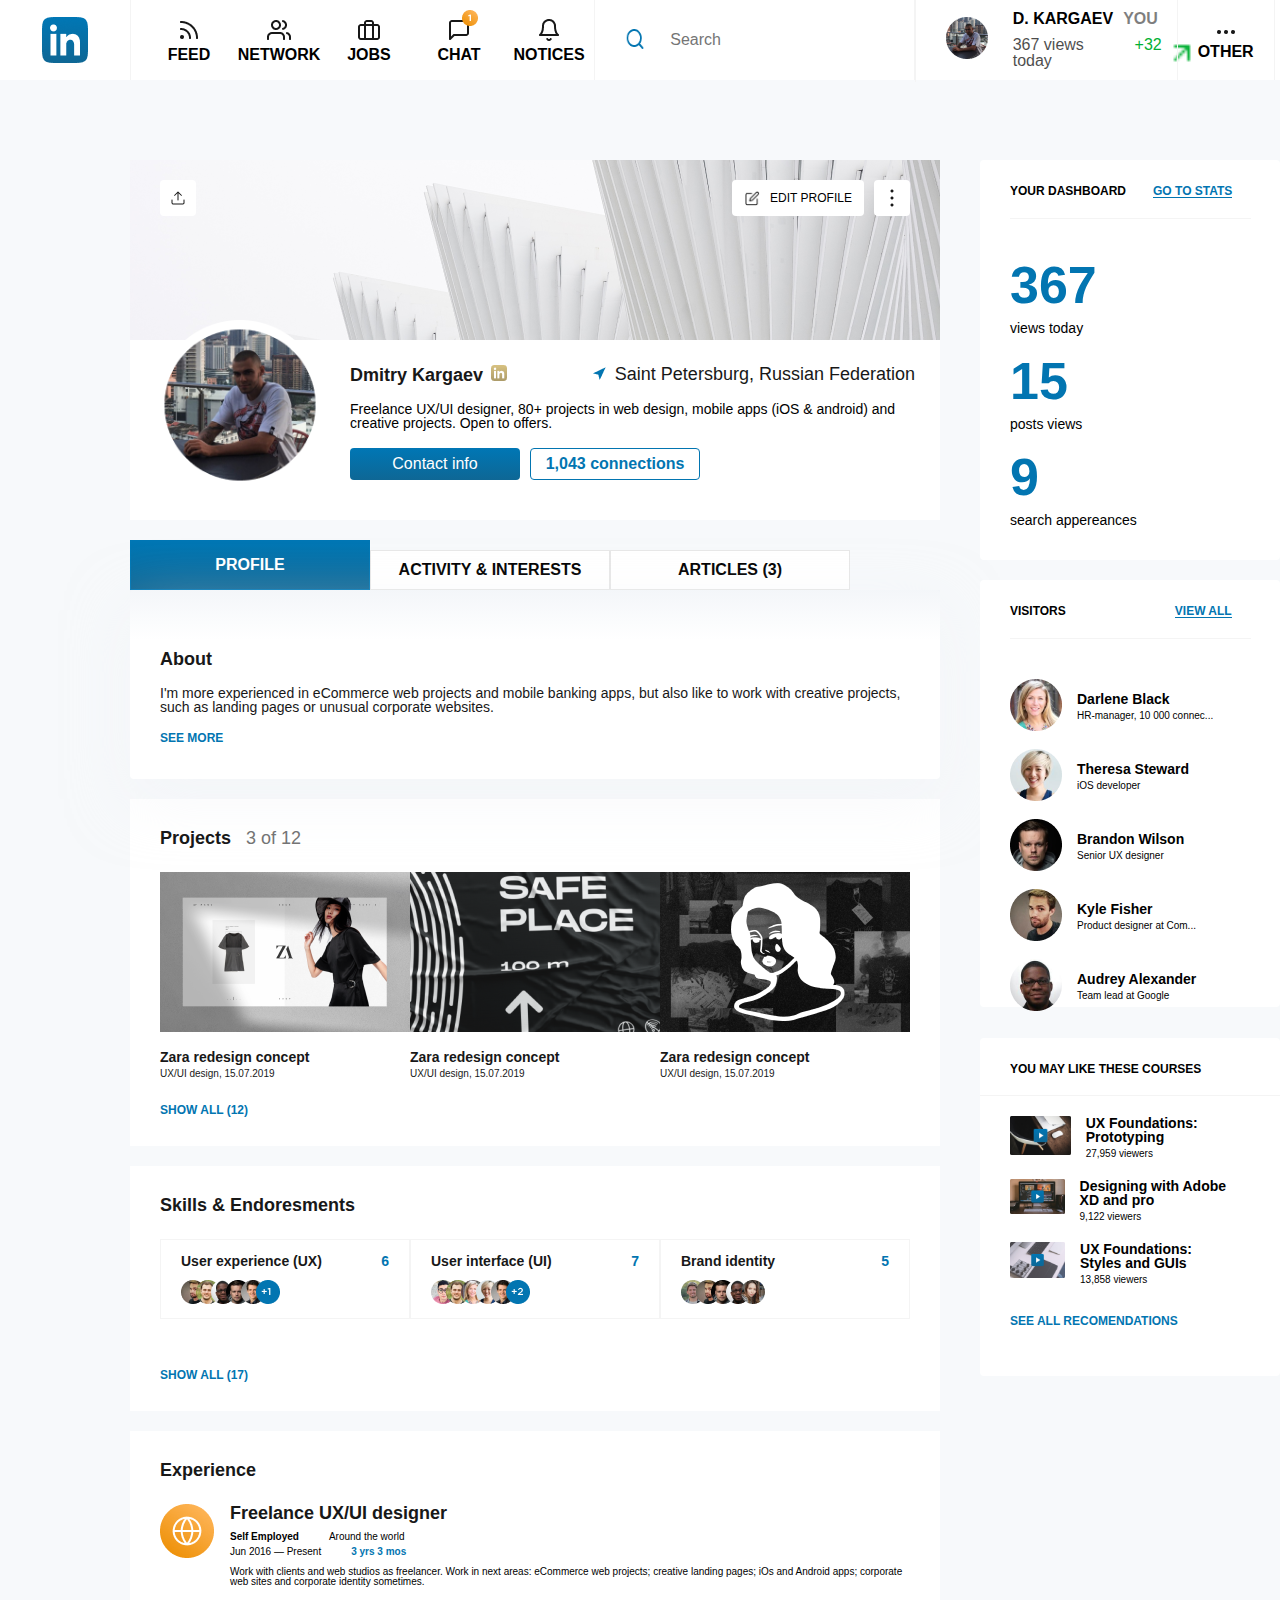
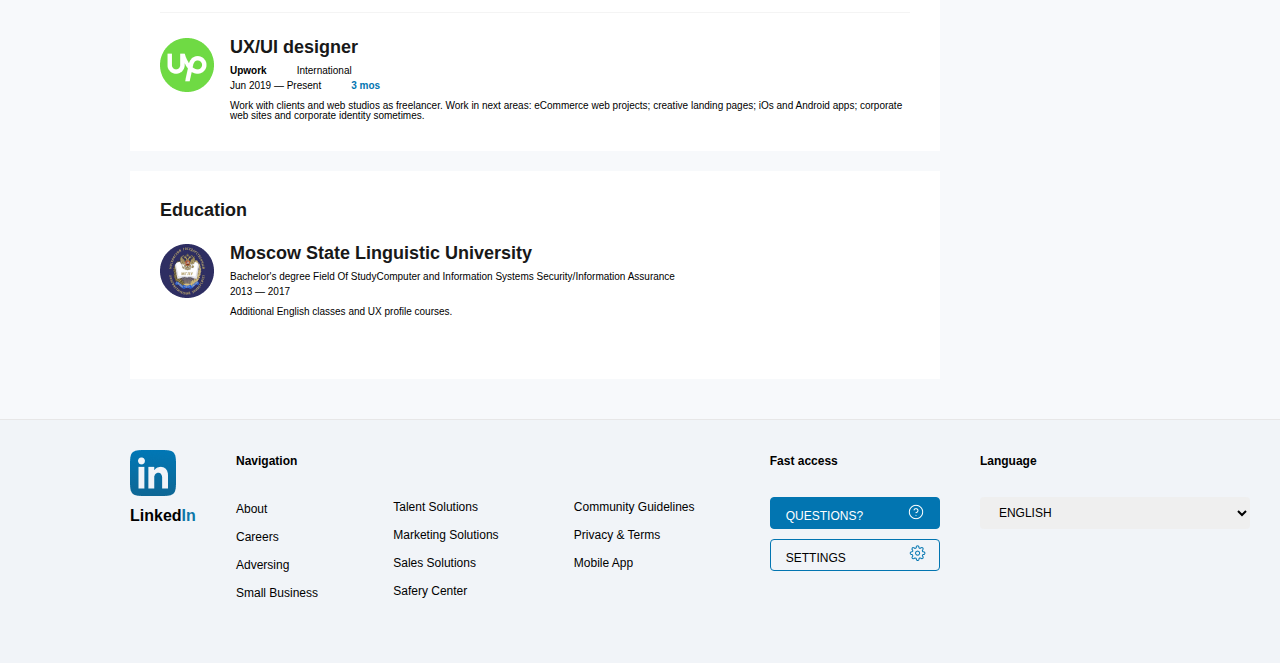
==== page1/index.html @ c4363bd1 "Alinhamento das duas colunas e ajustes, troca de font-family" ====
<!DOCTYPE html>
<html lang="en">

<head>
    <meta charset="UTF-8">
    <meta http-equiv="X-UA-Compatible" content="IE=edge">
    <meta name="viewport" content="width=device-width, initial-scale=1.0">
    <link rel="preconnect" href="https://fonts.googleapis.com">
    <link rel="preconnect" href="https://fonts.gstatic.com" crossorigin>
    <!-- <link href="https://fonts.googleapis.com/css2?family=Roboto&display=swap" rel="stylesheet"> -->
    <link rel="stylesheet" href="./css/reset.css">
    <link rel="stylesheet" href="./css/pattern.css">
    <link rel="stylesheet" href="./css/styles.css">
    <title>Linkedin</title>
</head>

<body>
    <header>
        <div class="header">
            <nav class="menu">
                <div class="logo-linkedin">
                    <img class="imagem-linkedin" src="./img/img-header/logo.png" alt="logo-linkedin" width="46"
                        height="46">
                </div>
                <ul class="nav-bar">
                    <li class="menu-icone">
                        <img class="icone" src="./img/img-header/menu-feed.png" alt="">
                        <a href="#">FEED</a>
                    </li>
                    <li class="menu-icone">
                        <img class="icone" src="./img/img-header/menu-users.png" alt="">
                        <a href="#">NETWORK</a>
                    </li>
                    <li class="menu-icone">
                        <img class="icone" src="./img/img-header/menu-jobs.png" alt="">
                        <a href="#">JOBS</a>
                    </li>
                    <li class="menu-icone chat">
                        <img class="icone" src="./img/img-header/menu-chat.png" alt="">
                        <a href="#">CHAT</a>
                    </li>
                    <li class="menu-icone">
                        <img class="icone" src="./img/img-header/menu-notificacao.png" alt="">
                        <a href="#">NOTICES</a>
                    </li>
                </ul>
            </nav>
            <div class="pesquisar">
                <label for="pesquisar">
                    <img class="icone-pesquisar" src="./img/img-header/lupa-pesquisa.png" alt="" width="24" height="24">
                </label>
                <input class="input" placeholder="Search" id="pesquisar"></input>
            </div>

            <div class="user">
                <div class="foto-user">
                    <img src="./img/img-header/foto-perfil-logado.png" alt="">
                </div>
                <div class="dados-user">
                    <div class="nome-user">
                        <h5>D. KARGAEV</h5>
                        <h5 class="h5-you">YOU</h5>
                    </div>
                    <div class="views">
                        <div class="views-user">
                            <p>367 views today</p>
                        </div>
                        <div class="view-up-down">
                            <p>+32</p>
                            <img src="./img/img-header/arrow.png" alt="">
                        </div>
                    </div>
                </div>
            </div>

            <div class="other">
                <div class="other-imagem">
                    <img src="./img/img-header/others.png" alt="" width="24" height="24">
                    OTHER
                </div>
                <div class="vazio"></div>

            </div>

        </div>
    </header>
    <div class="pagina-colunas">
        <div class="background-main">
            <main class="container">
                <section class="perfil">
                    <div class="perfil-capa">
                        <div class="icones-capa">
                            <div class="background-upload">
                                <img class="icone" src="./img/home-capa/upload.png" alt="" width="16" height="16">
                            </div>
                            <div class="icones-editar">
                                <div class="editar-profile">
                                    <img class="icone" src="./img/home-capa/editar.png" alt="">
                                    <p>EDIT PROFILE</p>
                                </div>
                                <div class="editar-profile-opcoes">
                                    <img class="icone" src="./img/home-capa/more-horizontal.png" alt="">
                                </div>

                            </div>
                        </div>
                    </div>
                    <div class="informacoes-perfil">
                        <div class="foto-perfil">
                            <img src="./img/foto-perfil.png" alt="">
                        </div>
                        <div class="dados-perfil">
                            <div class="nome-localizacao">
                                <h3 class="titulo-negrito">Dmitry Kargaev</h3>
                                <p class="titulo">Saint Petersburg, Russian Federation</p>
                            </div>
                            <div class="objetivo-profissional">
                                <p class="texto-profissional">Freelance UX/UI designer, 80+ projects in web design,
                                    mobile apps (iOS & android) and creative projects. Open to offers.</p>
                            </div>
                            <div class="conexoes">
                                <button class="botao-background">Contact info</button>
                                <button class="botao-borda">1,043 connections</button>
                            </div>
                        </div>
                    </div>
                </section>

                <section class="informacoes">
                    <div class="informacoes-botoes">
                        <button class="botao-ativo">PROFILE</button>
                        <button>ACTIVITY & INTERESTS</button>
                        <button>ARTICLES (3)</button>
                    </div>

                    <div class="informacoes-texto">
                        <div class="informacoes-vazio"></div>
                        <div class="informacoes-conteudo-texto">
                            <h3 class="titulo-negrito">About</h3>
                            <p class="paragrafo">I'm more experienced in eCommerce web projects and mobile banking apps,
                                but also like to work with creative projects, such as landing pages or unusual corporate
                                websites. </p>
                            <a class="link-informacoes" href="#">See more</a>
                        </div>
                    </div>
                </section>

                <section class="projetos">
                    <div class="projeto-titulos">
                        <h3 class="titulo-negrito">Projects</h3>
                        <p class="titulo">3 of 12</p>
                    </div>
                    <div class="projeto-galeria">
                        <div class="produtos-galeria">
                            <img src="./img/galeria/galeria01.png" alt="" width="250" height="160">
                            <h4 class="paragrafo">Zara redesign concept</h4>
                            <p>UX/UI design, 15.07.2019</p>
                        </div>

                        <div class="produtos-galeria">
                            <img src="./img/galeria/galeria02.png" alt="" width="250" height="160">
                            <h4 class="paragrafo">Zara redesign concept</h4>
                            <p>UX/UI design, 15.07.2019</p>
                        </div>

                        <div class="produtos-galeria">
                            <img src="./img/galeria/galeria03.png" alt="" width="250" height="160">
                            <h4 class="paragrafo">Zara redesign concept</h4>
                            <p>UX/UI design, 15.07.2019</p>
                        </div>
                    </div>
                    <a class="projeto-botao-show" href="#">Show all (12)</a>
                </section>

                <section class="skills">
                    <div class="titulo-skills">
                        <h3 class="titulo-negrito">Skills & Endoresments</h3>
                    </div>
                    <div class="conteudo-galeria-skills">
                        <div class="galeria-skills">
                            <div class="texto-galeria-skills">
                                <h4>User experience (UX)</h4>
                                <p>6</p>
                            </div>
                            <div class="imagens-galeria">
                                <img src="./img/fotos-grupos.png" alt="">
                            </div>
                        </div>
                        <div class="galeria-skills">
                            <div class="texto-galeria-skills">
                                <h4>User interface (UI)</h4>
                                <p>7</p>
                            </div>
                            <div class="imagens-galeria">
                                <img src="./img/fotos-grupos02.png" alt="">
                            </div>
                        </div>
                        <div class="galeria-skills">
                            <div class="texto-galeria-skills">
                                <h4>Brand identity</h4>
                                <p>5</p>
                            </div>
                            <div class="imagens-galeria">
                                <img src="./img/fotos-grupos03.png" alt="">
                            </div>
                        </div>
                    </div>
                    <a class="projeto-botao-show" href="#">Show all (17)</a>
                </section>

                <section class="experiencia">
                    <div class="experiencia-titulo">
                        <h3 class="titulo-negrito">Experience</h3>
                    </div>
                    <div class="empresas">
                        <div class="logo-empresa">
                            <img src="img/logo-empresa01.png" alt="">
                        </div>
                        <div class="informacoes-cargo">
                            <h3 class="paragrafo">Freelance UX/UI designer</h3>
                            <div class="informacoes-tempo">
                                <div class="tempo-trabalho">
                                    <p class="self">Self Employed</p>
                                    <p>Around the world</p>
                                </div>
                                <div class="tempo-trabalho">
                                    <p>Jun 2016 — Present</p>
                                    <p class="data-trabalho">3 yrs 3 mos</p>
                                </div>
                            </div>
                            <p class="descricao-cargo">
                                Work with clients and web studios as freelancer. Work in next areas: eCommerce web
                                projects; creative landing pages; iOs and Android apps; corporate web sites and
                                corporate identity sometimes.
                            </p>
                        </div>
                    </div>
                    <div class="linha-empresa"></div>
                    <div class="empresas">
                        <div class="logo-empresa">
                            <img src="img/logo-empresa02.png" alt="">
                        </div>
                        <div class="informacoes-cargo">
                            <h3 class="paragrafo">UX/UI designer</h3>
                            <div class="informacoes-tempo">
                                <div class="tempo-trabalho">
                                    <p class="self">Upwork</p>
                                    <p>International</p>
                                </div>
                                <div class="tempo-trabalho">
                                    <p>Jun 2019 — Present</p>
                                    <p class="data-trabalho">3 mos</p>
                                </div>
                            </div>
                            <p class="descricao-cargo">
                                Work with clients and web studios as freelancer. Work in next areas: eCommerce web
                                projects; creative landing pages; iOs and Android apps; corporate web sites and
                                corporate identity sometimes.
                            </p>
                        </div>
                    </div>
                </section>

                <section class="educacao">
                    <div class="educacao-titulo">
                        <h3 class="titulo-negrito">Education</h3>
                    </div>
                    <div class="faculdade">
                        <div class="logo-faculdade">
                            <img src="./img/faculdade-logo.png" alt="">
                        </div>
                        <div class="informacoes-faculdade">
                            <h3 class="nome-faculdade paragrafo">Moscow State Linguistic University</h3>
                            <p class="nome-do-curso">Bachelor's degree Field Of StudyComputer and Information Systems
                                Security/Information Assurance</p>
                            <p class="duracao-curso">2013 — 2017</p>
                            <p class="adicional-curso">Additional English classes and UX profile courses​.</p>
                        </div>
                    </div>

                </section>
            </main>
        </div>



        <section class="coluna-lateral">
            <div class="dashboard-container">
                <div class="titulo-dashboard">
                    <p>YOUR DASHBOARD</p>
                    <p class="dashboard-stats">GO TO STATS</p>
                </div>
                <div class="dados-dashboard">
                    <div class="conjunto-dados">
                        <div>
                            <p class="number-dashboard">367</p>
                        </div>
                        <div>
                            <p class="dado-number">views today</p>
                        </div>
                    </div>
                    <div class="conjunto-dados">
                        <p class="number-dashboard">15</p>
                        <p class="dado-number">posts views</p>
                    </div>
                    <div class="conjunto-dados">
                        <p class="number-dashboard">9</p>
                        <p class="dado-number">search appereances</p>
                    </div>
                </div>
            </div>

            <div class="visitors-container">
                <div class="titulo-visitors">
                    <p>VISITORS</p>
                    <p class="visitors-all">VIEW ALL</p>
                </div>
                <div class="visitors-perfil">
                    <div class="imagem-dados">
                        <div class="image-visitor">
                            <img src="./img/img-visitors/darlene.png" alt="">
                        </div>
                        <div class="nome-dados">
                            <div class="nome-perfil">
                                <p>Darlene Black</p>
                            </div>
                            <div>
                                <p class="profissao-perfil">HR-manager, 10 000 connec...</p>
                            </div>
                        </div>
                    </div>
                    <div class="imagem-dados">
                        <div class="image-visitor">
                            <img src="./img/img-visitors/theresa.png" alt="">
                        </div>
                        <div class="nome-dados">
                            <div class="nome-perfil">
                                <p>Theresa Steward</p>
                            </div>
                            <div>
                                <p class="profissao-perfil">iOS developer</p>
                            </div>
                        </div>
                    </div>
                    <div class="imagem-dados">
                        <div class="image-visitor">
                            <img src="./img/img-visitors/brandon.png" alt="">
                        </div>
                        <div class="nome-dados">
                            <div class="nome-perfil">
                                <p>Brandon Wilson</p>
                            </div>
                            <div>
                                <p class="profissao-perfil">Senior UX designer</p>
                            </div>
                        </div>
                    </div>
                    <div class="imagem-dados">
                        <div class="image-visitor">
                            <img src="./img/img-visitors/kyle.png" alt="">
                        </div>
                        <div class="nome-dados">
                            <div class="nome-perfil">
                                <p>Kyle Fisher</p>
                            </div>
                            <div>
                                <p class="profissao-perfil">Product designer at Com...</p>
                            </div>
                        </div>
                    </div>
                    <div class="imagem-dados">
                        <div class="image-visitor">
                            <img src="./img/img-visitors/audrey.png" alt="">
                        </div>
                        <div class="nome-dados">
                            <div class="nome-perfil">
                                <p>Audrey Alexander</p>
                            </div>
                            <div>
                                <p class="profissao-perfil">Team lead at Google</p>
                            </div>
                        </div>
                    </div>
                </div>
            </div>

            <div class="cursos-container">
                <div class="titulo-cursos">
                    <p>YOU MAY LIKE THESE COURSES</p>
                </div>
                <div class="cursos-recomendados">
                    <div class="imagem-video">
                        <img src="./img/img-courses/video1.png" alt="">
                    </div>
                    <div class="dados-video">
                        <div class="nome-curso">
                            <p>UX Foundations: Prototyping</p>
                        </div>
                        <div class="views-curso">
                            <p>27,959 viewers</p>
                        </div>
                    </div>
                </div>
                <div class="cursos-recomendados">
                    <div class="imagem-video">
                        <img src="./img/img-courses/video2.png" alt="">
                    </div>
                    <div class="dados-video">
                        <div class="nome-curso">
                            <p>Designing with Adobe XD and pro</p>
                        </div>
                        <div class="views-curso">
                            <p>9,122 viewers</p>
                        </div>
                    </div>
                </div>
                <div class="cursos-recomendados">
                    <div class="imagem-video">
                        <img src="./img/img-courses/video3.png" alt="">
                    </div>
                    <div class="dados-video">
                        <div class="nome-curso">
                            <p>UX Foundations: Styles and GUIs</p>
                        </div>
                        <div class="views-curso">
                            <p>13,858 viewers</p>
                        </div>
                    </div>
                </div>
                <div class="titulo-all">
                    <p>SEE ALL RECOMENDATIONS</p>
                </div>
            </div>

        </section>
    </div>

    <footer>
        <div class="logo-linkedin-footer">
            <img src="./img/img-header/logo.png" alt="">
            <p>Linked<span class="azul">In</span></p>
        </div>
        <div class="menu-navigation">
            <div class="titulo-menu-footer">
                <h5>Navigation</h5>
            </div>
            <div class="menu-about">
                <ul class="menu-footer">
                    <li class="menu-item-footer"><a href="#">About</a></li>
                    <li class="menu-item-footer"><a href="#">Careers</a></li>
                    <li class="menu-item-footer"><a href="#">Adversing</a></li>
                    <li class="menu-item-footer"><a href="#">Small Business</a></li>
                </ul>
            </div>
        </div>
        <div class="menu-talent">
            <ul class="menu-footer">
                <li><a href="#">Talent Solutions</a></li>
                <li><a href="#">Marketing Solutions</a></li>
                <li><a href="#">Sales Solutions</a></li>
                <li><a href="#">Safery Center</a></li>
            </ul>
        </div>
        <div class="menu-community">
            <ul class="menu-footer">
                <li><a href="#">Community Guidelines</a></li>
                <li><a href="#">Privacy & Terms</a></li>
                <li><a href="#">Mobile App</a></li>
            </ul>
        </div>
        </div>
        <div class="menu-fast-access">
            <div class="titulo-menu-footer">
                <h5>Fast access</h5>
            </div>
            <div class="buttons">
                <div class="botao-icone">
                    <div>
                        <button class="question-button">QUESTIONS?</button>
                    </div>
                    <div>
                        <button class="settings-button">SETTINGS</button>
                    </div>
                </div>
            </div>
        </div>
        <div class="menu-language">
            <div class="titulo-menu-footer">
                <h5>Language</h5>
            </div>
            <select name="menu-language" id="language">
                <option value="q1">ENGLISH</option>
                <option value="q2">PORTUGUESE</option>
                <option value="q3">SPANISH</option>
            </select>
        </div>
    </footer>
</body>

</html>
---- page1/css/pattern.css ----
/* 
  Gradiente botoes
  background: linear-gradient(180deg, #0077B5 0%, #0E6795 100%);
border-radius: 4px 4px 0px 0px;
  */
@import url(//db.onlinewebfonts.com/c/07a38bbad54db72a40b406bed1c72f53?family=Gotham+Pro);

:root {
  --cor-principal: #0275b1;
  --font-size-titulo: 18px;
  --font-size-subtitulo: 14px;
  --font-size-texto: 10px;
}
.container {
  max-width: 1440px;
  margin: 0px 40px 40px 130px;
}
body {
  font-family: "Gotham Pro", sans-serif;
}

.titulo-negrito {
  color: #181818;
  font-size: var(--font-size-titulo);
  font-weight: bold;
}
.titulo {
  color: #181818;
  font-size: var(--font-size-titulo);
}
.paragrafo {
  color: #181818;
  font-size: var(--font-size-subtitulo);
}

.botao-background {
  color: #fff;
  width: 170px;
  height: 32px;
  border-radius: 4px;
  text-align: center;
  background: linear-gradient(180deg, #0077b5 0%, #0e6795 100%);
}
.botao-borda {
  background-color: #fff;
  color: var(--cor-principal);
  border: 1px solid var(--cor-principal);
  width: 170px;
  height: 32px;
  border-radius: 4px;
}
---- page1/css/styles.css ----
@media screen and (min-width: 1441px) {
  .header {
    justify-content: space-between;
  }
  .header .logo-linkedin,
  .header .menu,
  .header .pesquisar,
  .header .user,
  .header .other,
  .header .vazio {
    border: none;
  }
}
.background-main {
  background-color: #f7f9fb;
  padding-top: 40px;
}
.header {
  display: flex;
  align-items: center;
  height: 80px;
}

.logo-linkedin {
  width: 131px;
  height: 80px;
  display: flex;
  align-items: center;
  justify-content: center;
  border-right: 1px solid #f4f4f4;
}
.imagem-linkedin {
  width: 46px;
  height: 46px;
}

.menu {
  border-right: 1px solid #f4f4f4;
  height: 80px;
  display: flex;
  align-items: center;
  justify-content: center;
}
.nav-bar {
  margin-left: 13px;
  display: flex;
  align-items: center;
  width: 450px;
}

.menu-icone {
  display: flex;
  flex-direction: column;
  width: 90px;
  height: 80px;
  column-gap: 10px;
  row-gap: 5px;
  align-items: center;
  justify-content: center;
}
.icone {
  width: 24px;
  height: 24px;
}
.pesquisar {
  height: 80px;
  width: 365px;
  margin-left: 30px;
  display: flex;
  align-items: center;
  column-gap: 25px;
  border-right: 1px solid #f4f4f4;
}
.icone-pesquisar {
  width: 24px;
  height: 24px;
}
.input {
  outline: none;
  height: 95%;
  width: 100%;
}

.chat {
  position: relative;
}

.chat::after {
  content: url(../img/img-header/menu-chat-numero.png);
  position: absolute;
  right: 26px;
  top: 10px;
}

.user {
  border-left: 1px solid #f4f4f4;
  display: grid;
  align-items: center;
  grid-template-columns: auto 1fr;
  width: 330px;
}
.foto-user {
  padding: 18px 15px 20px 30px;
}
.dados-user {
  padding-left: 10px;
}

.nome-user {
  display: flex;
  padding-bottom: 10px;
  font-weight: bold;
}

.menu-icone a {
  font-weight: bold;
}

.views,
.view-up-down {
  display: flex;
}

.view-up-down {
  padding-left: 10px;
}
.view-up-down p {
  margin-right: 4px;
}
.h5-you {
  opacity: 0.5;
  padding-left: 10px;
}

.views-user {
  opacity: 0.7;
}

.view-up-down {
  color: #02b033;
}

.other {
  display: grid;
  grid-template-columns: 1fr 1fr;
  align-items: center;
  justify-content: center;
  border-left: 1px solid #f4f4f4;
  width: 130px;
  font-weight: bold;
}
.other-imagem {
  padding: 0px 20px;
  display: grid;
}
.other-imagem img {
  justify-self: center;
}
.vazio {
  border-left: 1px solid #f4f4f4;

  background-color: #fff;
  height: 80px;
  width: auto;
}

/* perfil */
.perfil {
  background-color: #fff;
  display: grid;
  grid-template-rows: 180px 180px;
  max-width: 850px;
}
.perfil-capa {
  background-image: url("../img/home-capa/capa.png");
  background-repeat: no-repeat;
  background-size: cover;
}
.icones-capa {
  display: flex;
  justify-content: space-between;
  margin: 20px 30px 0px 30px;
}
.background-upload {
  width: 36px;
  height: 36px;
  display: flex;
  align-items: center;
  justify-content: center;
  background-color: #fff;
  border-radius: 4px;
}
.perfil-capa .icone {
  width: 16px;
  height: 16px;
}
.icones-editar {
  display: flex;
  align-items: center;
}
.editar-profile {
  width: 132px;
  height: 36px;
  background-color: #fff;
  column-gap: 10px;
  display: flex;
  align-items: center;
  justify-content: center;
  margin-right: 10px;
  border-radius: 4px;
  font-size: 12px;
}
.editar-profile .icone {
  width: 16px;
  height: 16px;
}
.editar-profile-opcoes {
  width: 36px;
  height: 36px;
  background-color: #fff;
  display: flex;
  align-items: center;
  border-radius: 4px;
  justify-content: center;
}
.editar-profile-opcoes .icone {
  width: 24px;
  height: 24px;
  display: flex;
}

.informacoes-perfil {
  display: grid;
  grid-template-columns: 170px auto;
  padding-left: 25px;
}
.foto-perfil {
  margin-top: -20px;
}
.dados-perfil {
  display: flex;
  flex-direction: column;
  row-gap: 15px;
  margin-left: 25px;
  margin-top: 25px;
}
.nome-localizacao {
  display: flex;
  justify-content: space-between;
}
.nome-localizacao {
  margin-right: 25px;
}
.nome-localizacao .titulo::before {
  content: url("../img/seta-localizacao.png");
  margin-right: 9px;
}
.nome-localizacao .titulo-negrito::after {
  content: url("../img/logo-linkedin-dourado.png");
  margin-left: 8px;
}

.objetivo-profissional {
  padding: 3px 0px;
}
.texto-profissional {
  font-size: var(--font-size-subtitulo);
}
.conexoes {
  display: flex;
  column-gap: 10px;
}

.botao-borda {
  font-weight: bold;
}

/* about */

.informacoes {
  margin-top: 20px;
  display: grid;
  max-width: 850px;
  grid-template-rows: auto auto;
}
.informacoes-botoes {
  height: 50px;
  display: flex;
  justify-content: start;
  align-items: flex-end;
  font-weight: bold;
}
.informacoes-botoes button {
  background-color: #fff;
  width: 240px;
  height: 40px;
  border: 1px solid #e7e7e7;
}
.informacoes-botoes .botao-ativo {
  background: linear-gradient(180deg, #0077b5 0%, #0e6795 100%);
  color: #fff;
  width: 240px;
  height: 50px;
  border: 1px solid #0077b5;
}
.informacoes-vazio {
  background: linear-gradient(
    180deg,
    rgba(241, 244, 248, 0.8) 0%,
    rgba(241, 244, 248, 0) 100%
  );
  height: 50px;
}
.informacoes-texto {
  background: #ffffff;
  /* Block shadow */
  box-shadow: 0px 20px 60px rgba(241, 244, 248, 0.5);
  border-radius: 4px;
}
.informacoes-conteudo-texto {
  display: flex;
  flex-direction: column;
  row-gap: 18px;
  margin: 10px 30px 35px 30px;
}
/* .informacoes-conteudo-texto .paragrafo {
  max-width: 740px;
} */
.link-informacoes {
  color: var(--cor-principal);
  font-size: 12px;
  text-transform: uppercase;
  font-weight: bold;
}

/* PROJETOS */
.projetos {
  display: grid;
  grid-template-rows: auto auto auto;
  padding: 30px;
  max-width: 850px;
  margin-top: 20px;
  background-color: #fff;
}
.projeto-titulos {
  display: flex;
  column-gap: 15px;
  margin-bottom: 25px;
}
.projeto-titulos .titulo {
  color: #747474;
}
.projeto-galeria {
  display: grid;
  justify-content: space-between;
  grid-template-columns: auto auto auto;
}
.produtos-galeria .paragrafo {
  margin-top: 15px;
  margin-bottom: 5px;
  font-weight: bold;
}
.produtos-galeria p {
  font-size: 10px;
  color: #181818;
}
.projeto-botao-show {
  margin-top: 25px;
  font-size: 12px;
  text-transform: uppercase;
  font-weight: bold;
  color: var(--cor-principal);
}
/* skills */
.skills {
  display: grid;
  grid-template-rows: auto auto auto;
  padding: 30px;
  max-width: 850px;
  margin-top: 20px;
  background-color: #fff;
  row-gap: 25px;
}
.conteudo-galeria-skills {
  display: flex;
  justify-content: space-between;
}
.galeria-skills {
  width: 250px;
  height: 80px;
  display: grid;
  grid-template-rows: auto auto;
  padding: 14px 20px 0px 20px;
  border: 1px solid #f4f4f4;
}
.texto-galeria-skills {
  display: flex;
  justify-content: space-between;
}
.texto-galeria-skills h4 {
  font-size: var(--font-size-subtitulo);
  font-weight: bold;
  color: #181818;
}
.texto-galeria-skills p {
  font-weight: bold;
  color: var(--cor-principal);
  font-size: var(--font-size-subtitulo);
}

/* EXPERIENCIA */

.experiencia {
  display: grid;
  grid-template-rows: auto auto auto;
  padding: 30px;
  max-width: 850px;
  margin-top: 20px;
  background-color: #fff;
  row-gap: 25px;
}
.empresas {
  display: grid;
  grid-template-columns: auto auto;
}
.linha-empresa {
  height: 1px;
  background-color: #f4f4f4;
}
.informacoes-cargo {
  margin-left: 16px;
  display: flex;
  flex-direction: column;
  row-gap: 10px;
}
.informacoes-cargo .paragrafo {
  font-weight: bold;
  font-size: 18px;
}
.informacoes-tempo {
  display: grid;
  row-gap: 5px;
}
.tempo-trabalho {
  display: grid;
  justify-content: start;
  grid-template-columns: auto auto;
  column-gap: 30px;
}
.informacoes-tempo .self {
  font-weight: bold;
}
.tempo-trabalho p {
  font-size: var(--font-size-texto);
}
.data-trabalho {
  color: var(--cor-principal);
  font-weight: bold;
}
.descricao-cargo {
  font-size: 10px;
}

/* EDUCATION */
.educacao {
  display: grid;
  grid-template-rows: auto auto;
  padding: 30px;
  max-width: 850px;
  margin-top: 20px;
  background-color: #fff;
  row-gap: 25px;
}
.faculdade {
  display: grid;
  grid-template-columns: 54px auto;
}
.informacoes-faculdade {
  display: flex;
  flex-direction: column;
  margin: 0px 0px 32px 16px;
}
.informacoes-faculdade .paragrafo {
  font-weight: bold;
  font-size: 18px;
}
.nome-faculdade {
  margin-bottom: 10px;
}
.nome-do-curso {
  font-size: 10px;
  margin-bottom: 5px;
}
.duracao-curso {
  font-size: 10px;
  margin-bottom: 10px;
}
.adicional-curso {
  font-size: 10px;
}
/* --- Footer --- */

.azul {
  color: #0e76a8;
}

footer {
  display: flex;
  justify-content: space-between;
  background: linear-gradient(#F1F4F8 0%, #F1F4F8 80%);
  border-top: 1px solid #E7E7E7;
  padding: 0 30px;
}

.logo-linkedin-footer {
  display: flex;
  flex-direction: column;
  row-gap: 12px;
  padding: 30px 0 139px 100px;
  align-items: flex-start;
  font-weight: bold;
}

.menu-navigation {
  display: flex;
  flex-direction: column;
}

.menu-footer {
  display: flex;
  flex-direction: column;
  row-gap: 16px;
  font-size: 12px;
}

.titulo-navigation {
  padding-bottom: 30px;
  padding-top: 35px;
}

footer h5 {
  font-weight: bold;
  font-size: 12px;
}

.menu-talent, .menu-community {
  padding-top: 81px;
  padding-right: 35px;
}

.menu-about {
  padding-top: 36px;
  padding-right: 35px;
}

.titulo-menu-footer {
  padding-top: 35px;
}

.menu-fast-access h5, .menu-language h5 {
  padding-bottom: 30px;
  font-size: 12px;
}

.botao-icone {
  display: flex;
  flex-direction: column;
  row-gap: 10px;
  align-items: center;
}

.question-button, .settings-button {
  border: 1px solid #0275B1;
  border-radius: 4px;
  width: 170px;
  height: 32px;
  text-align: justify;
  padding-left: 15px;
  padding-right: 9px;
  font-size: 12px;
}

.question-button {
  background-color: #0275B1;
  color: #FFFFFF;
}

.question-button::after {
  content: url(../img/img-footer/question.png);
  padding-left: 45px;
}

.settings-button::after {
  content: url(../img/img-footer/settings.png);
  padding-left: 63px;
}

.buttons {
  display: flex;
  flex-direction: column;
  row-gap: 10px;
}

#language {
  border-radius: 4px;
  width: 270px;
  height: 32px;
  top: 69px;
  left: 1040px;
  text-align: justify;
  padding-left: 15px;
  font-size: 12px;
}

/* --- Container lateral --- */

/* --- Dashboard --- */ 

.dashboard-container {
  display: flex;
  flex-direction: column;
  row-gap: 40px;
  background-color: #FFFFFF;
  padding: 0 29px 30px 30px;
  width: 300px;
  height: 400px;
  top: 120px;
  left: 1020px;
  border-radius: 4px;
  margin-bottom: 20px;
  margin-top: 40px;
}

.titulo-dashboard {
  display: flex;
  column-gap: 27px;
  font-size: 12px;
  font-weight: bold;
  padding-bottom: 20px;
  padding-top: 25px;
  border-bottom: 1px solid #F4F4F4;
}

.dashboard-stats {
  color: #0275B1;
  border-bottom: 1px solid #0275B1;
}

.dados-dashboard{
  display: flex;
  flex-direction: column;
  row-gap: 20px;
}

.conjunto-dados {
  display: flex;
  flex-direction: column;
  row-gap: 10px;
}

.number-dashboard {
  color: #0275B1;
  font-size: 52px;
  font-weight: bold;
}

.dado-number {
  font-size: 14px;
}

/* --- Visitors --- */

.visitors-container {
  display: flex;
  flex-direction: column;
  row-gap: 40px;
  background-color: #FFFFFF;
  padding: 25px 29px 31px 30px;
  width: 300px;
  height: 427px;
  top: 500px;
  left: 1020px;
  border-radius: 4px;
  margin-bottom: 31px;
}

.titulo-visitors {
  display: flex;
  column-gap: 109px;
  font-size: 12px;
  font-weight: bold;
  padding-bottom: 20px;
  border-bottom: 1px solid #F4F4F4;
}

.visitors-all {
  color: #0275B1;
  border-bottom: 1px solid #0275B1;
}

.visitors-perfil {
  display: flex;
  flex-direction: column;
  row-gap: 15px;
}

.imagem-dados {
  display: flex;
  flex-direction: row;
  column-gap: 15px;
  align-items: center;
}

.nome-perfil {
  font-weight: bold;
  font-size: 14px;
}

.nome-dados {
  display: flex;
  flex-direction: column;
  row-gap: 5px;
}

.profissao-perfil {
  font-size: 10px;
}

/* --- Cursos Indicados --- */ 

.cursos-container {
  display: flex;
  flex-direction: column;
  background-color: #FFFFFF;
  padding: 25px 0;
  width: 300px;
  height: 338px;
  top: 500px;
  left: 1020px;
  border-radius: 4px;
  margin-bottom: 31px;
}

.titulo-cursos {
  display: flex;
  column-gap: 27px;
  font-size: 12px;
  font-weight: bold;
  padding-bottom: 20px;
  padding-left: 30px;
  border-bottom: 1px solid #F4F4F4;
}

.cursos-recomendados {
  display: flex;
  column-gap: 15px;
  padding: 20px 47px 0 30px;
}

.nome-curso {
  font-size: 14px;
  font-weight: bold;
}

.views-curso {
  font-size: 10px;
}

.titulo-all {
  color: #0275B1;
  font-size: 12px;
  font-weight: bold;
  padding: 30px 85px 28px 30px;
}

.dados-video {
  display: flex;
  flex-direction: column;
  row-gap: 5px;
}

/* --- Colunas do Site --- */ 

.pagina-colunas {
  display: flex;
  background-color: #f7f9fb;
  padding-top: 40px;
}
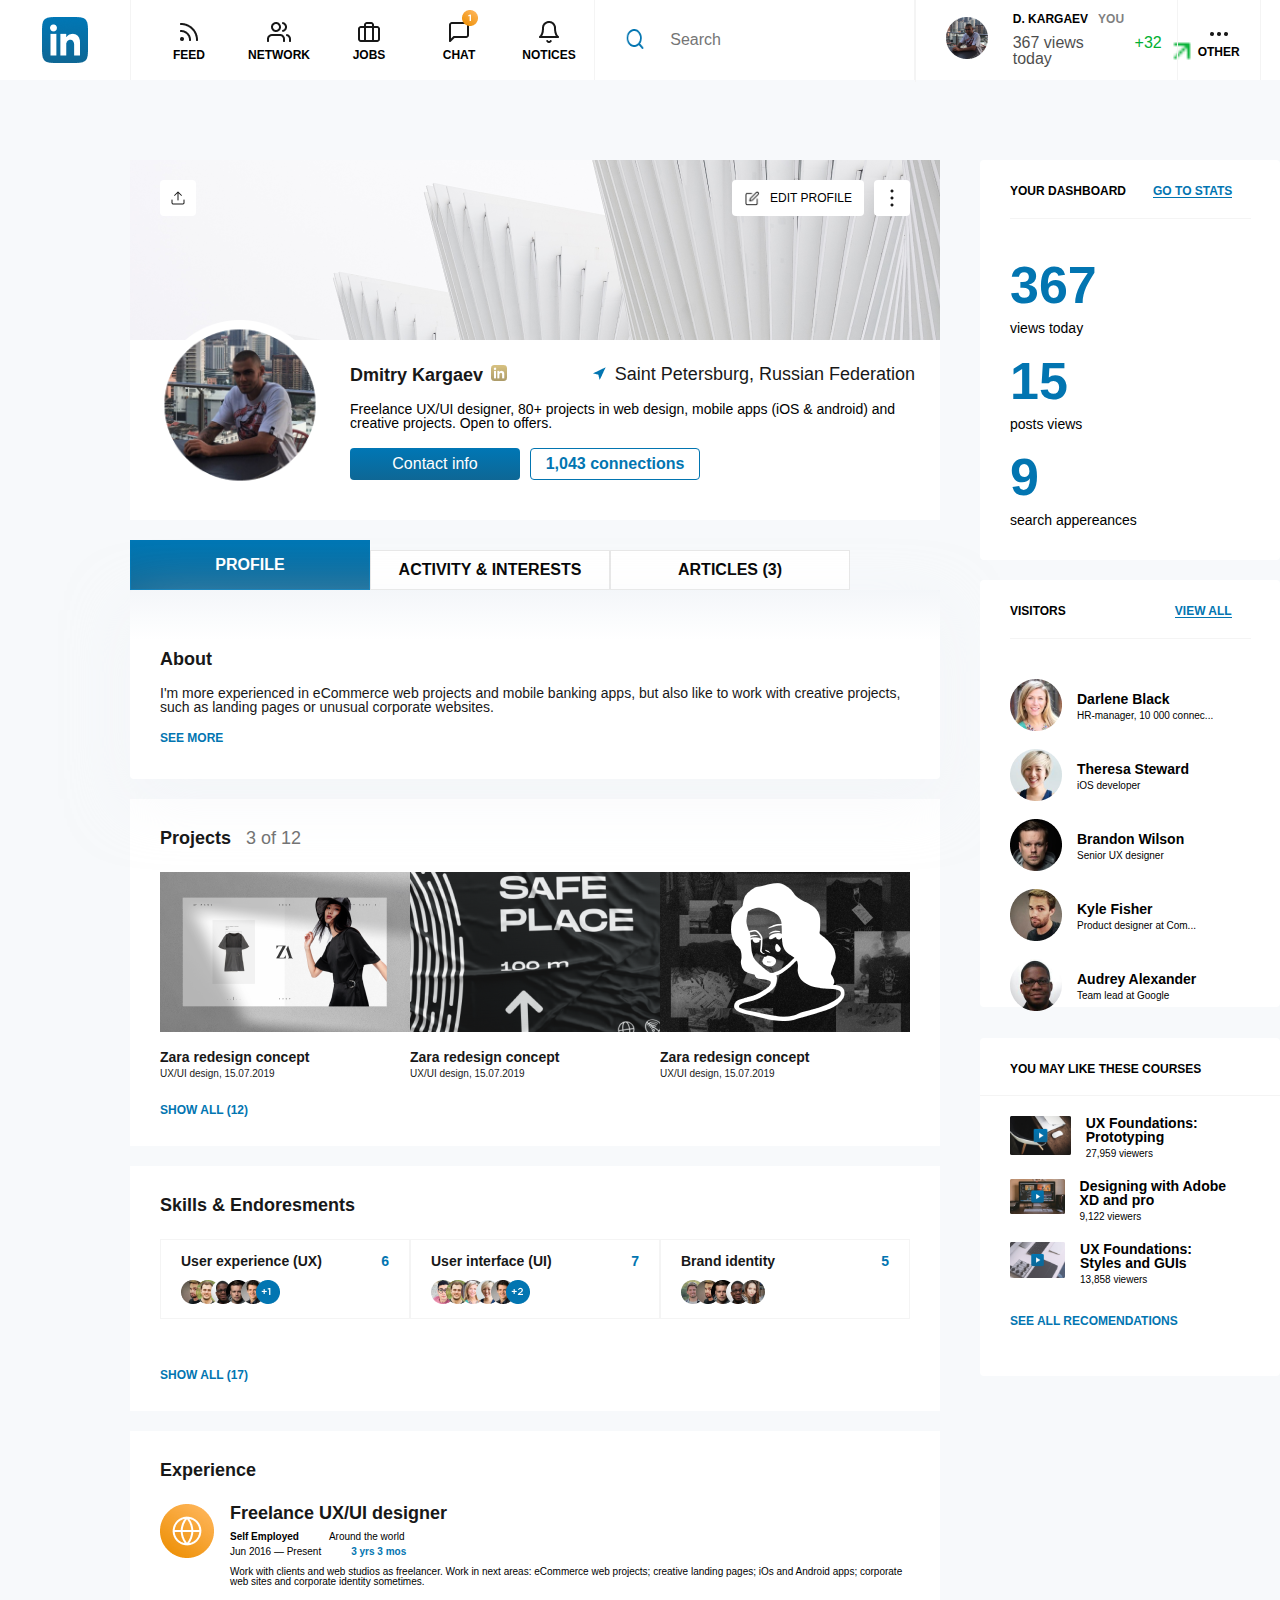
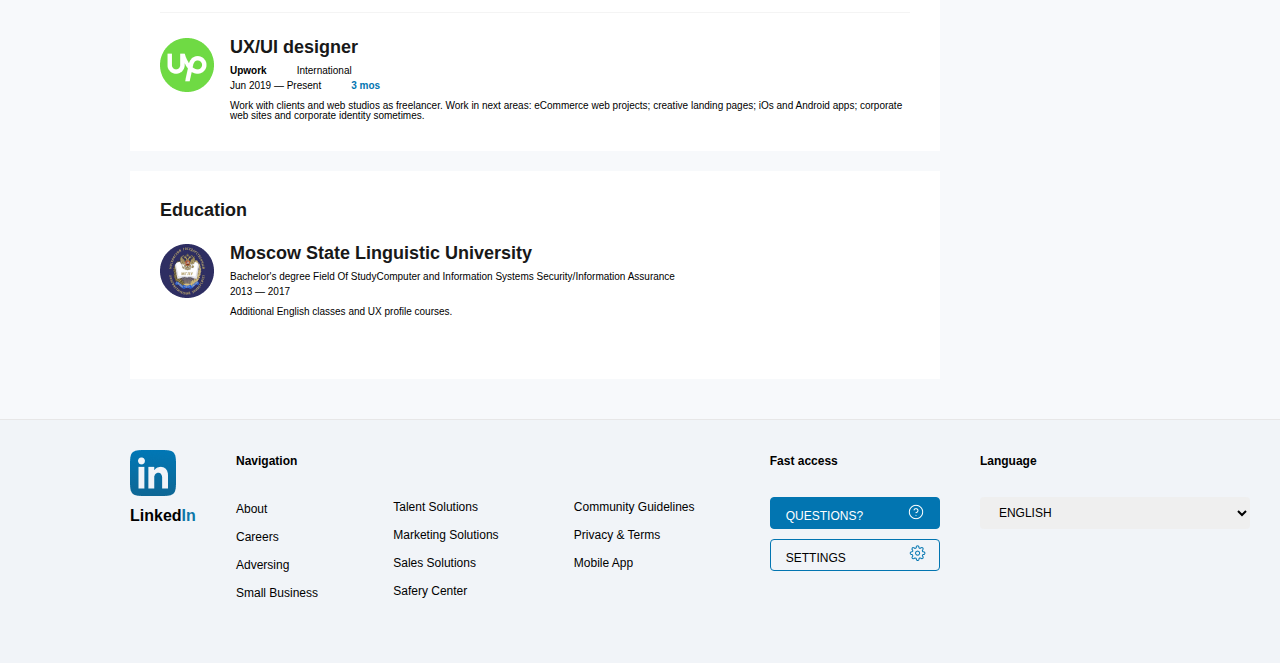
==== commit 81df7eff: "inserindo section lateral da page02" ====
--- a/page1/index.html
+++ b/page1/index.html
@@ -19,8 +19,7 @@
         <div class="header">
             <nav class="menu">
                 <div class="logo-linkedin">
-                    <img class="imagem-linkedin" src="./img/img-header/logo.png" alt="logo-linkedin" width="46"
-                        height="46">
+                    <img class="imagem-linkedin" src="./img/img-header/logo.png" alt="logo-linkedin" width="46" height="46">
                 </div>
                 <ul class="nav-bar">
                     <li class="menu-icone">
@@ -283,7 +282,6 @@
         </div>
 
 
-
         <section class="coluna-lateral">
             <div class="dashboard-container">
                 <div class="titulo-dashboard">
--- a/page1/css/styles.css
+++ b/page1/css/styles.css
@@ -57,7 +57,9 @@
   row-gap: 5px;
   align-items: center;
   justify-content: center;
-}
+  font-size: 12px;
+}
+
 .icone {
   width: 24px;
   height: 24px;
@@ -110,6 +112,7 @@
   display: flex;
   padding-bottom: 10px;
   font-weight: bold;
+  font-size: 12px;
 }
 
 .menu-icone a {
@@ -148,6 +151,7 @@
   border-left: 1px solid #f4f4f4;
   width: 130px;
   font-weight: bold;
+  font-size: 12px;
 }
 .other-imagem {
   padding: 0px 20px;
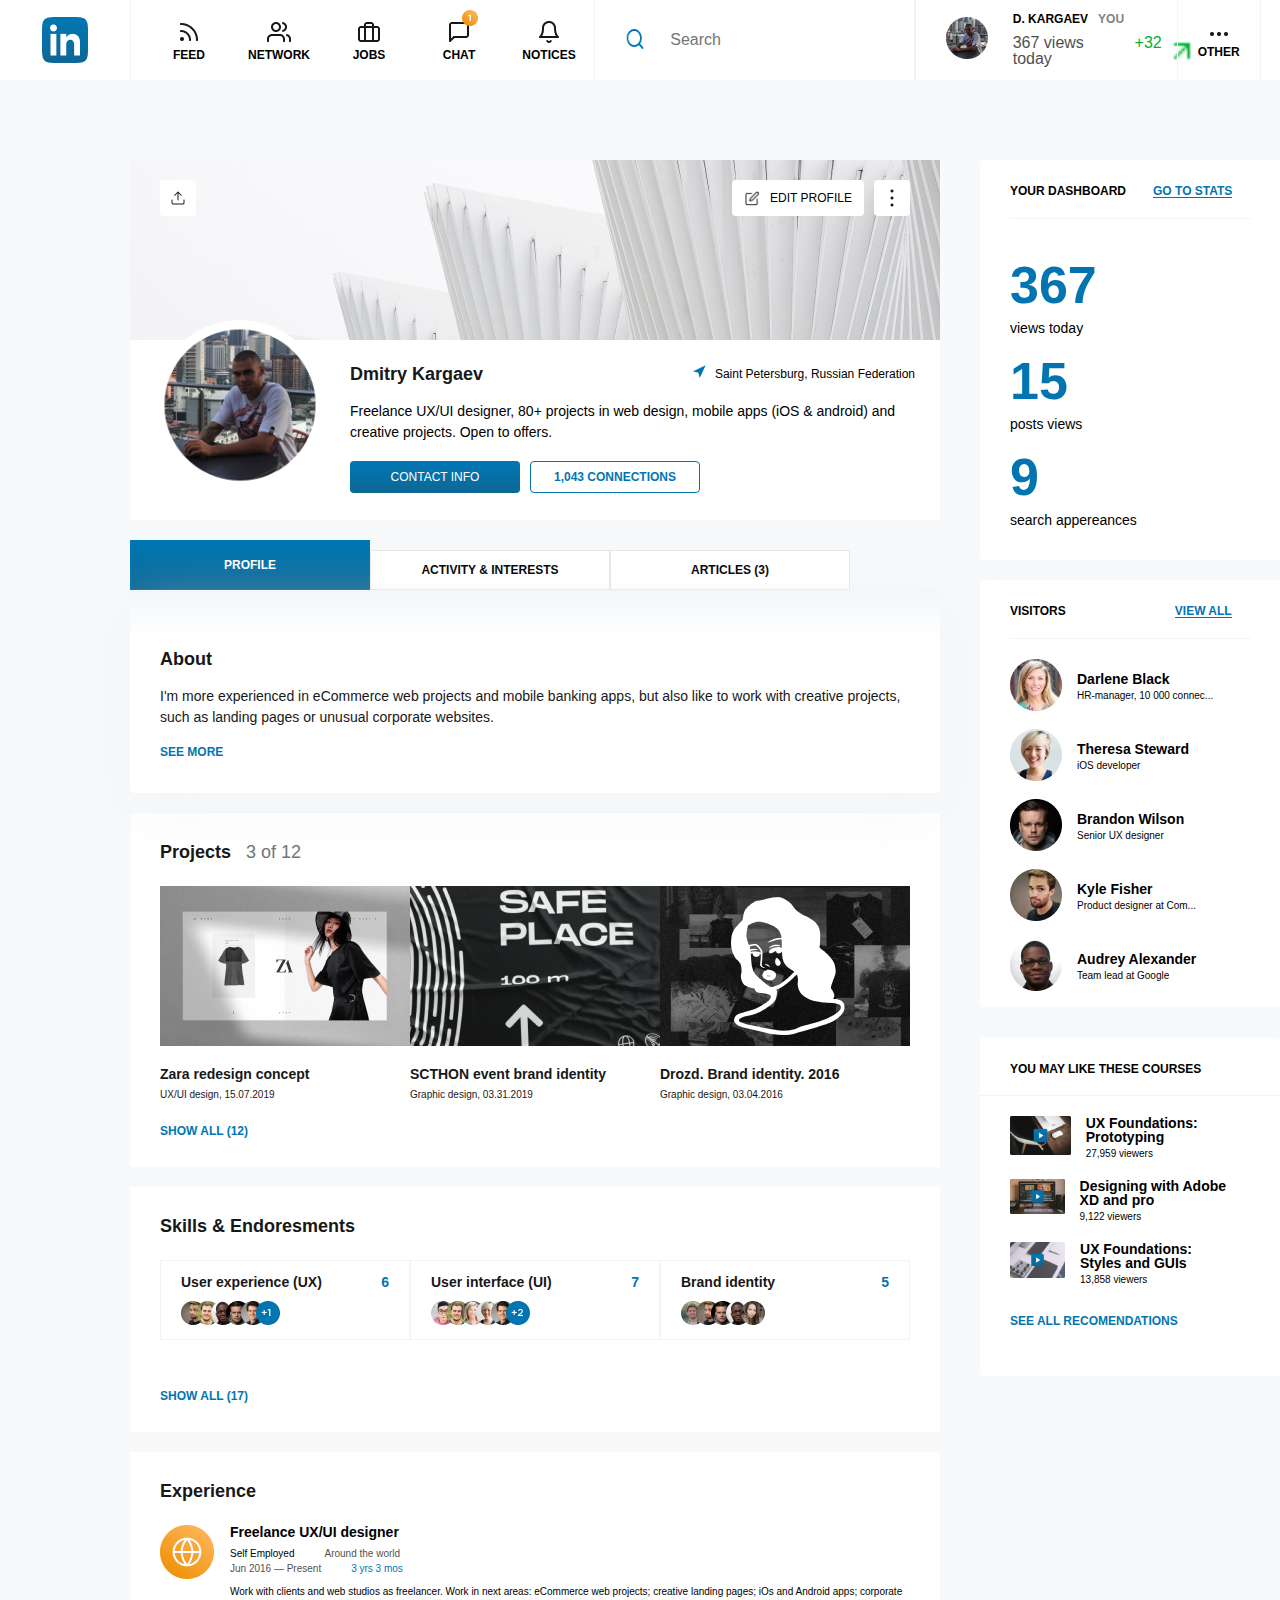
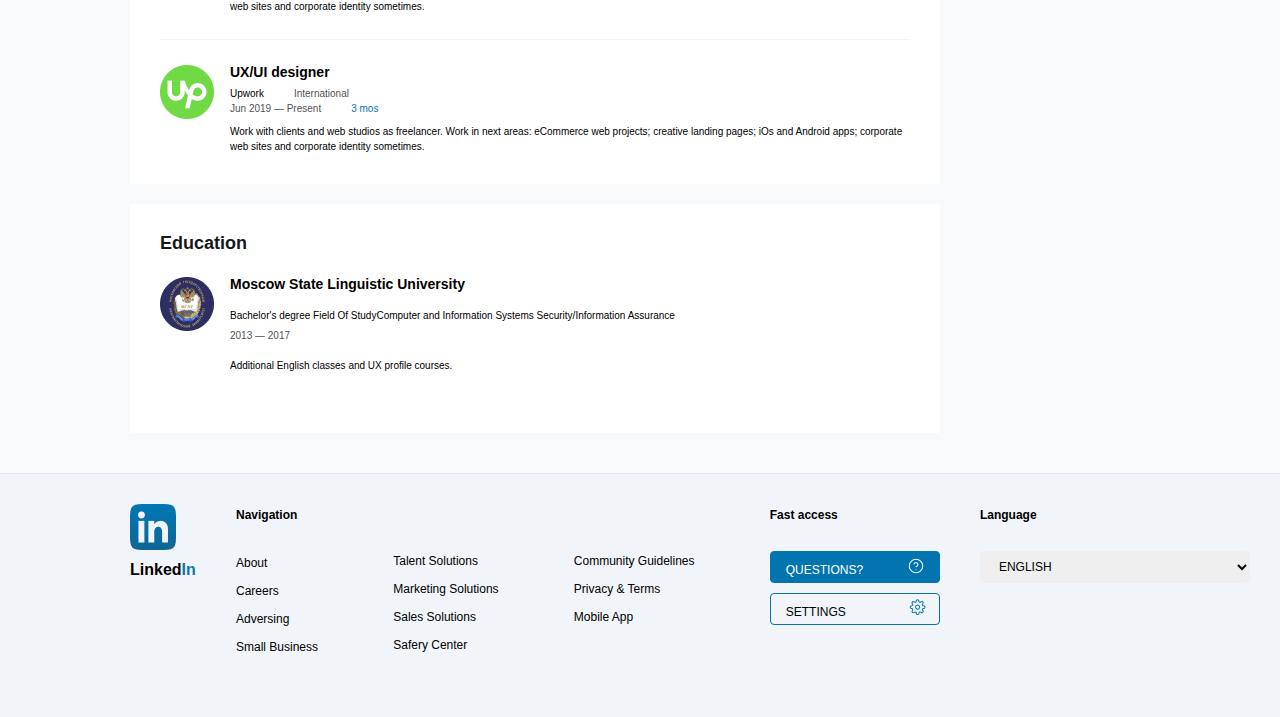
==== commit 73df7432: "ajustes na pagina 1" ====
--- a/page1/index.html
+++ b/page1/index.html
@@ -7,7 +7,6 @@
     <meta name="viewport" content="width=device-width, initial-scale=1.0">
     <link rel="preconnect" href="https://fonts.googleapis.com">
     <link rel="preconnect" href="https://fonts.gstatic.com" crossorigin>
-    <!-- <link href="https://fonts.googleapis.com/css2?family=Roboto&display=swap" rel="stylesheet"> -->
     <link rel="stylesheet" href="./css/reset.css">
     <link rel="stylesheet" href="./css/pattern.css">
     <link rel="stylesheet" href="./css/styles.css">
@@ -111,15 +110,15 @@
                         <div class="dados-perfil">
                             <div class="nome-localizacao">
                                 <h3 class="titulo-negrito">Dmitry Kargaev</h3>
-                                <p class="titulo">Saint Petersburg, Russian Federation</p>
+                                <p class="titulo-cidade">Saint Petersburg, Russian Federation</p>
                             </div>
                             <div class="objetivo-profissional">
                                 <p class="texto-profissional">Freelance UX/UI designer, 80+ projects in web design,
                                     mobile apps (iOS & android) and creative projects. Open to offers.</p>
                             </div>
                             <div class="conexoes">
-                                <button class="botao-background">Contact info</button>
-                                <button class="botao-borda">1,043 connections</button>
+                                <button class="botao-background">CONTACT INFO</button>
+                                <button class="botao-borda">1,043 CONNECTIONS</button>
                             </div>
                         </div>
                     </div>
@@ -147,7 +146,7 @@
                 <section class="projetos">
                     <div class="projeto-titulos">
                         <h3 class="titulo-negrito">Projects</h3>
-                        <p class="titulo">3 of 12</p>
+                        <p class="titulo-numeros">3 of 12</p>
                     </div>
                     <div class="projeto-galeria">
                         <div class="produtos-galeria">
@@ -158,14 +157,14 @@
 
                         <div class="produtos-galeria">
                             <img src="./img/galeria/galeria02.png" alt="" width="250" height="160">
-                            <h4 class="paragrafo">Zara redesign concept</h4>
-                            <p>UX/UI design, 15.07.2019</p>
+                            <h4 class="paragrafo">SCTHON event brand identity</h4>
+                            <p>Graphic design, 03.31.2019</p>
                         </div>
 
                         <div class="produtos-galeria">
                             <img src="./img/galeria/galeria03.png" alt="" width="250" height="160">
-                            <h4 class="paragrafo">Zara redesign concept</h4>
-                            <p>UX/UI design, 15.07.2019</p>
+                            <h4 class="paragrafo">Drozd. Brand identity. 2016</h4>
+                            <p>Graphic design, 03.04.2016</p>
                         </div>
                     </div>
                     <a class="projeto-botao-show" href="#">Show all (12)</a>
@@ -216,14 +215,14 @@
                             <img src="img/logo-empresa01.png" alt="">
                         </div>
                         <div class="informacoes-cargo">
-                            <h3 class="paragrafo">Freelance UX/UI designer</h3>
+                            <h3 class="paragrafo-freelance">Freelance UX/UI designer</h3>
                             <div class="informacoes-tempo">
                                 <div class="tempo-trabalho">
                                     <p class="self">Self Employed</p>
-                                    <p>Around the world</p>
+                                    <p class="partes-experience-opacidade">Around the world</p>
                                 </div>
                                 <div class="tempo-trabalho">
-                                    <p>Jun 2016 — Present</p>
+                                    <p class="partes-experience-opacidade">Jun 2016 — Present</p>
                                     <p class="data-trabalho">3 yrs 3 mos</p>
                                 </div>
                             </div>
@@ -240,14 +239,14 @@
                             <img src="img/logo-empresa02.png" alt="">
                         </div>
                         <div class="informacoes-cargo">
-                            <h3 class="paragrafo">UX/UI designer</h3>
+                            <h3 class="paragrafo-freelance">UX/UI designer</h3>
                             <div class="informacoes-tempo">
                                 <div class="tempo-trabalho">
                                     <p class="self">Upwork</p>
-                                    <p>International</p>
+                                    <p class="partes-experience-opacidade">International</p>
                                 </div>
                                 <div class="tempo-trabalho">
-                                    <p>Jun 2019 — Present</p>
+                                    <p class="partes-experience-opacidade">Jun 2019 — Present</p>
                                     <p class="data-trabalho">3 mos</p>
                                 </div>
                             </div>
@@ -269,10 +268,10 @@
                             <img src="./img/faculdade-logo.png" alt="">
                         </div>
                         <div class="informacoes-faculdade">
-                            <h3 class="nome-faculdade paragrafo">Moscow State Linguistic University</h3>
+                            <h3 class="nome-faculdade">Moscow State Linguistic University</h3>
                             <p class="nome-do-curso">Bachelor's degree Field Of StudyComputer and Information Systems
                                 Security/Information Assurance</p>
-                            <p class="duracao-curso">2013 — 2017</p>
+                            <p class="duracao-curso partes-experience-opacidade">2013 — 2017</p>
                             <p class="adicional-curso">Additional English classes and UX profile courses​.</p>
                         </div>
                     </div>
--- a/page1/css/pattern.css
+++ b/page1/css/pattern.css
@@ -1,8 +1,3 @@
-/* 
-  Gradiente botoes
-  background: linear-gradient(180deg, #0077B5 0%, #0E6795 100%);
-border-radius: 4px 4px 0px 0px;
-  */
 @import url(//db.onlinewebfonts.com/c/07a38bbad54db72a40b406bed1c72f53?family=Gotham+Pro);
 
 :root {
--- a/page1/css/styles.css
+++ b/page1/css/styles.css
@@ -255,20 +255,25 @@
 .nome-localizacao {
   margin-right: 25px;
 }
-.nome-localizacao .titulo::before {
+.nome-localizacao .titulo-cidade::before {
   content: url("../img/seta-localizacao.png");
   margin-right: 9px;
 }
-.nome-localizacao .titulo-negrito::after {
+.nome-localizacao .titulo-cidade-negrito::after {
   content: url("../img/logo-linkedin-dourado.png");
   margin-left: 8px;
 }
 
+.titulo-cidade {
+  font-size: 12px;
+}
+
 .objetivo-profissional {
   padding: 3px 0px;
 }
 .texto-profissional {
   font-size: var(--font-size-subtitulo);
+  line-height: 1.5;
 }
 .conexoes {
   display: flex;
@@ -277,6 +282,11 @@
 
 .botao-borda {
   font-weight: bold;
+  font-size: 12px;
+}
+
+.botao-background {
+  font-size: 12px;
 }
 
 /* about */
@@ -293,6 +303,7 @@
   justify-content: start;
   align-items: flex-end;
   font-weight: bold;
+  font-size: 12px;
 }
 .informacoes-botoes button {
   background-color: #fff;
@@ -350,10 +361,16 @@
   display: flex;
   column-gap: 15px;
   margin-bottom: 25px;
-}
-.projeto-titulos .titulo {
+  align-items: center;
+}
+.projeto-titulos .titulo-numeros {
   color: #747474;
 }
+
+.titulo-numeros {
+  font-size: 18px;
+}
+
 .projeto-galeria {
   display: grid;
   justify-content: space-between;
@@ -364,6 +381,11 @@
   margin-bottom: 5px;
   font-weight: bold;
 }
+
+.paragrafo {
+  line-height: 1.5;
+}
+
 .produtos-galeria p {
   font-size: 10px;
   color: #181818;
@@ -437,10 +459,20 @@
   flex-direction: column;
   row-gap: 10px;
 }
-.informacoes-cargo .paragrafo {
+.informacoes-cargo {
   font-weight: bold;
   font-size: 18px;
 }
+
+.paragrafo-freelance {
+  font-weight: bold;
+  font-size: 14px;
+}
+
+.partes-experience-opacidade {
+  opacity: 0.7;
+}
+
 .informacoes-tempo {
   display: grid;
   row-gap: 5px;
@@ -451,11 +483,12 @@
   grid-template-columns: auto auto;
   column-gap: 30px;
 }
-.informacoes-tempo .self {
+.informacoes-tempo {
   font-weight: bold;
 }
 .tempo-trabalho p {
   font-size: var(--font-size-texto);
+  font-weight: normal;
 }
 .data-trabalho {
   color: var(--cor-principal);
@@ -463,6 +496,8 @@
 }
 .descricao-cargo {
   font-size: 10px;
+  font-weight: normal;
+  line-height: 1.5;
 }
 
 /* EDUCATION */
@@ -490,17 +525,22 @@
 }
 .nome-faculdade {
   margin-bottom: 10px;
+  font-size: 14px;
+  font-weight: bold;
 }
 .nome-do-curso {
   font-size: 10px;
   margin-bottom: 5px;
+  margin-top: 10px;
 }
 .duracao-curso {
   font-size: 10px;
   margin-bottom: 10px;
+  margin-top: 5px;
 }
 .adicional-curso {
   font-size: 10px;
+  margin-top: 10px;
 }
 /* --- Footer --- */
 
@@ -677,13 +717,11 @@
 .visitors-container {
   display: flex;
   flex-direction: column;
-  row-gap: 40px;
+  row-gap: 20px;
   background-color: #FFFFFF;
   padding: 25px 29px 31px 30px;
   width: 300px;
   height: 427px;
-  top: 500px;
-  left: 1020px;
   border-radius: 4px;
   margin-bottom: 31px;
 }
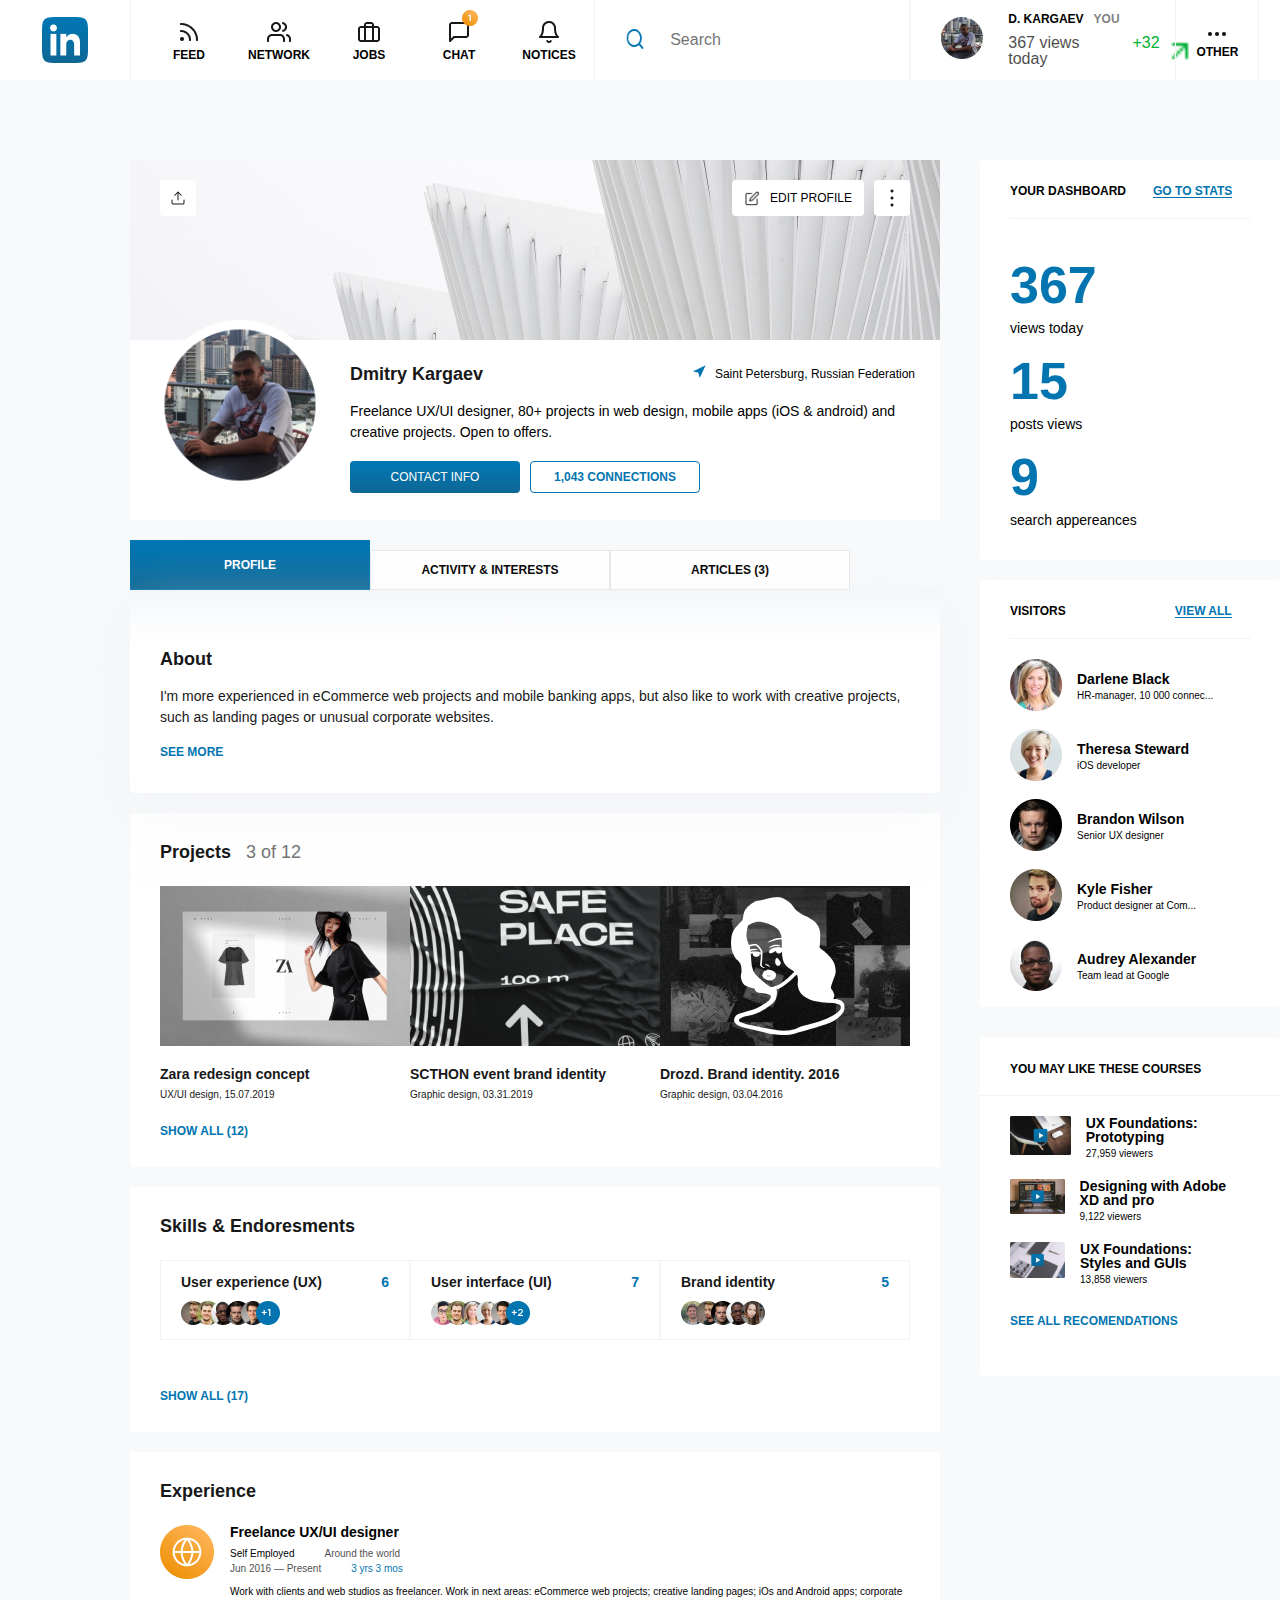
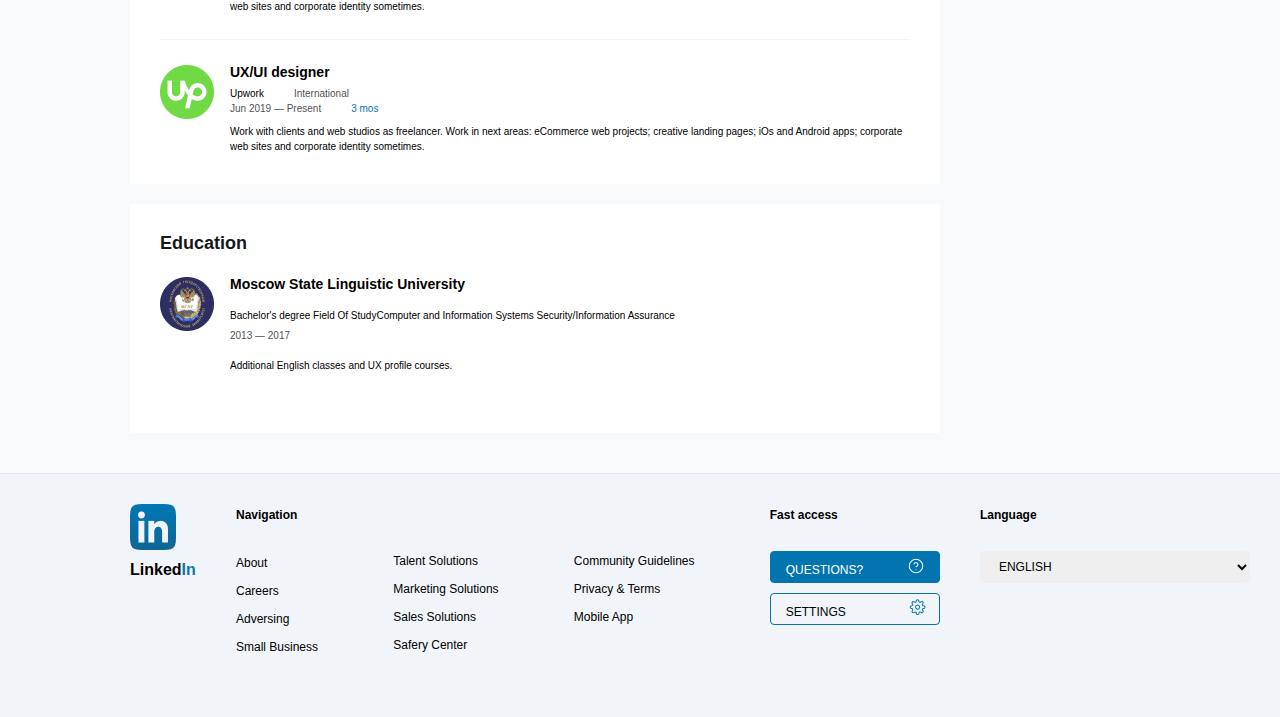
==== commit 6182628e: "Criada branch perf para melhorar performance do código e criado menu hamburguer" ====
--- a/page1/index.html
+++ b/page1/index.html
@@ -7,9 +7,11 @@
     <meta name="viewport" content="width=device-width, initial-scale=1.0">
     <link rel="preconnect" href="https://fonts.googleapis.com">
     <link rel="preconnect" href="https://fonts.gstatic.com" crossorigin>
+    <link rel="stylesheet" href="https://cdnjs.cloudflare.com/ajax/libs/font-awesome/6.0.0/css/all.min.css" />
     <link rel="stylesheet" href="./css/reset.css">
     <link rel="stylesheet" href="./css/pattern.css">
     <link rel="stylesheet" href="./css/styles.css">
+    <link rel="stylesheet" href="./css/mediaquery.css">
     <title>Linkedin</title>
 </head>
 
@@ -18,7 +20,8 @@
         <div class="header">
             <nav class="menu">
                 <div class="logo-linkedin">
-                    <img class="imagem-linkedin" src="./img/img-header/logo.png" alt="logo-linkedin" width="46" height="46">
+                    <img class="imagem-linkedin" src="./img/img-header/logo.png" alt="logo-linkedin" width="46"
+                        height="46">
                 </div>
                 <ul class="nav-bar">
                     <li class="menu-icone">
@@ -43,6 +46,9 @@
                     </li>
                 </ul>
             </nav>
+            <div>
+                <button class="menu-hamburguer"><i class="fa-solid fa-bars"></i></button>
+            </div>
             <div class="pesquisar">
                 <label for="pesquisar">
                     <img class="icone-pesquisar" src="./img/img-header/lupa-pesquisa.png" alt="" width="24" height="24">
--- a/page1/css/styles.css
+++ b/page1/css/styles.css
@@ -60,13 +60,17 @@
   font-size: 12px;
 }
 
+.menu-hamburguer {
+  display: none;
+}
+
 .icone {
   width: 24px;
   height: 24px;
 }
 .pesquisar {
   height: 80px;
-  width: 365px;
+  width: 355px;
   margin-left: 30px;
   display: flex;
   align-items: center;
@@ -551,8 +555,8 @@
 footer {
   display: flex;
   justify-content: space-between;
-  background: linear-gradient(#F1F4F8 0%, #F1F4F8 80%);
-  border-top: 1px solid #E7E7E7;
+  background: linear-gradient(#f1f4f8 0%, #f1f4f8 80%);
+  border-top: 1px solid #e7e7e7;
   padding: 0 30px;
 }
 
@@ -587,7 +591,8 @@
   font-size: 12px;
 }
 
-.menu-talent, .menu-community {
+.menu-talent,
+.menu-community {
   padding-top: 81px;
   padding-right: 35px;
 }
@@ -601,7 +606,8 @@
   padding-top: 35px;
 }
 
-.menu-fast-access h5, .menu-language h5 {
+.menu-fast-access h5,
+.menu-language h5 {
   padding-bottom: 30px;
   font-size: 12px;
 }
@@ -613,8 +619,9 @@
   align-items: center;
 }
 
-.question-button, .settings-button {
-  border: 1px solid #0275B1;
+.question-button,
+.settings-button {
+  border: 1px solid #0275b1;
   border-radius: 4px;
   width: 170px;
   height: 32px;
@@ -625,8 +632,8 @@
 }
 
 .question-button {
-  background-color: #0275B1;
-  color: #FFFFFF;
+  background-color: #0275b1;
+  color: #ffffff;
 }
 
 .question-button::after {
@@ -658,13 +665,13 @@
 
 /* --- Container lateral --- */
 
-/* --- Dashboard --- */ 
+/* --- Dashboard --- */
 
 .dashboard-container {
   display: flex;
   flex-direction: column;
   row-gap: 40px;
-  background-color: #FFFFFF;
+  background-color: #ffffff;
   padding: 0 29px 30px 30px;
   width: 300px;
   height: 400px;
@@ -682,15 +689,15 @@
   font-weight: bold;
   padding-bottom: 20px;
   padding-top: 25px;
-  border-bottom: 1px solid #F4F4F4;
+  border-bottom: 1px solid #f4f4f4;
 }
 
 .dashboard-stats {
-  color: #0275B1;
-  border-bottom: 1px solid #0275B1;
-}
-
-.dados-dashboard{
+  color: #0275b1;
+  border-bottom: 1px solid #0275b1;
+}
+
+.dados-dashboard {
   display: flex;
   flex-direction: column;
   row-gap: 20px;
@@ -703,7 +710,7 @@
 }
 
 .number-dashboard {
-  color: #0275B1;
+  color: #0275b1;
   font-size: 52px;
   font-weight: bold;
 }
@@ -732,12 +739,12 @@
   font-size: 12px;
   font-weight: bold;
   padding-bottom: 20px;
-  border-bottom: 1px solid #F4F4F4;
+  border-bottom: 1px solid #f4f4f4;
 }
 
 .visitors-all {
-  color: #0275B1;
-  border-bottom: 1px solid #0275B1;
+  color: #0275b1;
+  border-bottom: 1px solid #0275b1;
 }
 
 .visitors-perfil {
@@ -768,12 +775,12 @@
   font-size: 10px;
 }
 
-/* --- Cursos Indicados --- */ 
+/* --- Cursos Indicados --- */
 
 .cursos-container {
   display: flex;
   flex-direction: column;
-  background-color: #FFFFFF;
+  background-color: #ffffff;
   padding: 25px 0;
   width: 300px;
   height: 338px;
@@ -790,7 +797,7 @@
   font-weight: bold;
   padding-bottom: 20px;
   padding-left: 30px;
-  border-bottom: 1px solid #F4F4F4;
+  border-bottom: 1px solid #f4f4f4;
 }
 
 .cursos-recomendados {
@@ -809,7 +816,7 @@
 }
 
 .titulo-all {
-  color: #0275B1;
+  color: #0275b1;
   font-size: 12px;
   font-weight: bold;
   padding: 30px 85px 28px 30px;
@@ -821,10 +828,10 @@
   row-gap: 5px;
 }
 
-/* --- Colunas do Site --- */ 
+/* --- Colunas do Site --- */
 
 .pagina-colunas {
   display: flex;
   background-color: #f7f9fb;
   padding-top: 40px;
-}+}
--- a/page1/css/mediaquery.css
+++ b/page1/css/mediaquery.css
@@ -0,0 +1,9 @@
+@media (max-width: 1000px) {
+    .nav-bar {
+        display: none;
+    }
+
+    .menu-hamburguer {
+        display: block;
+    }
+}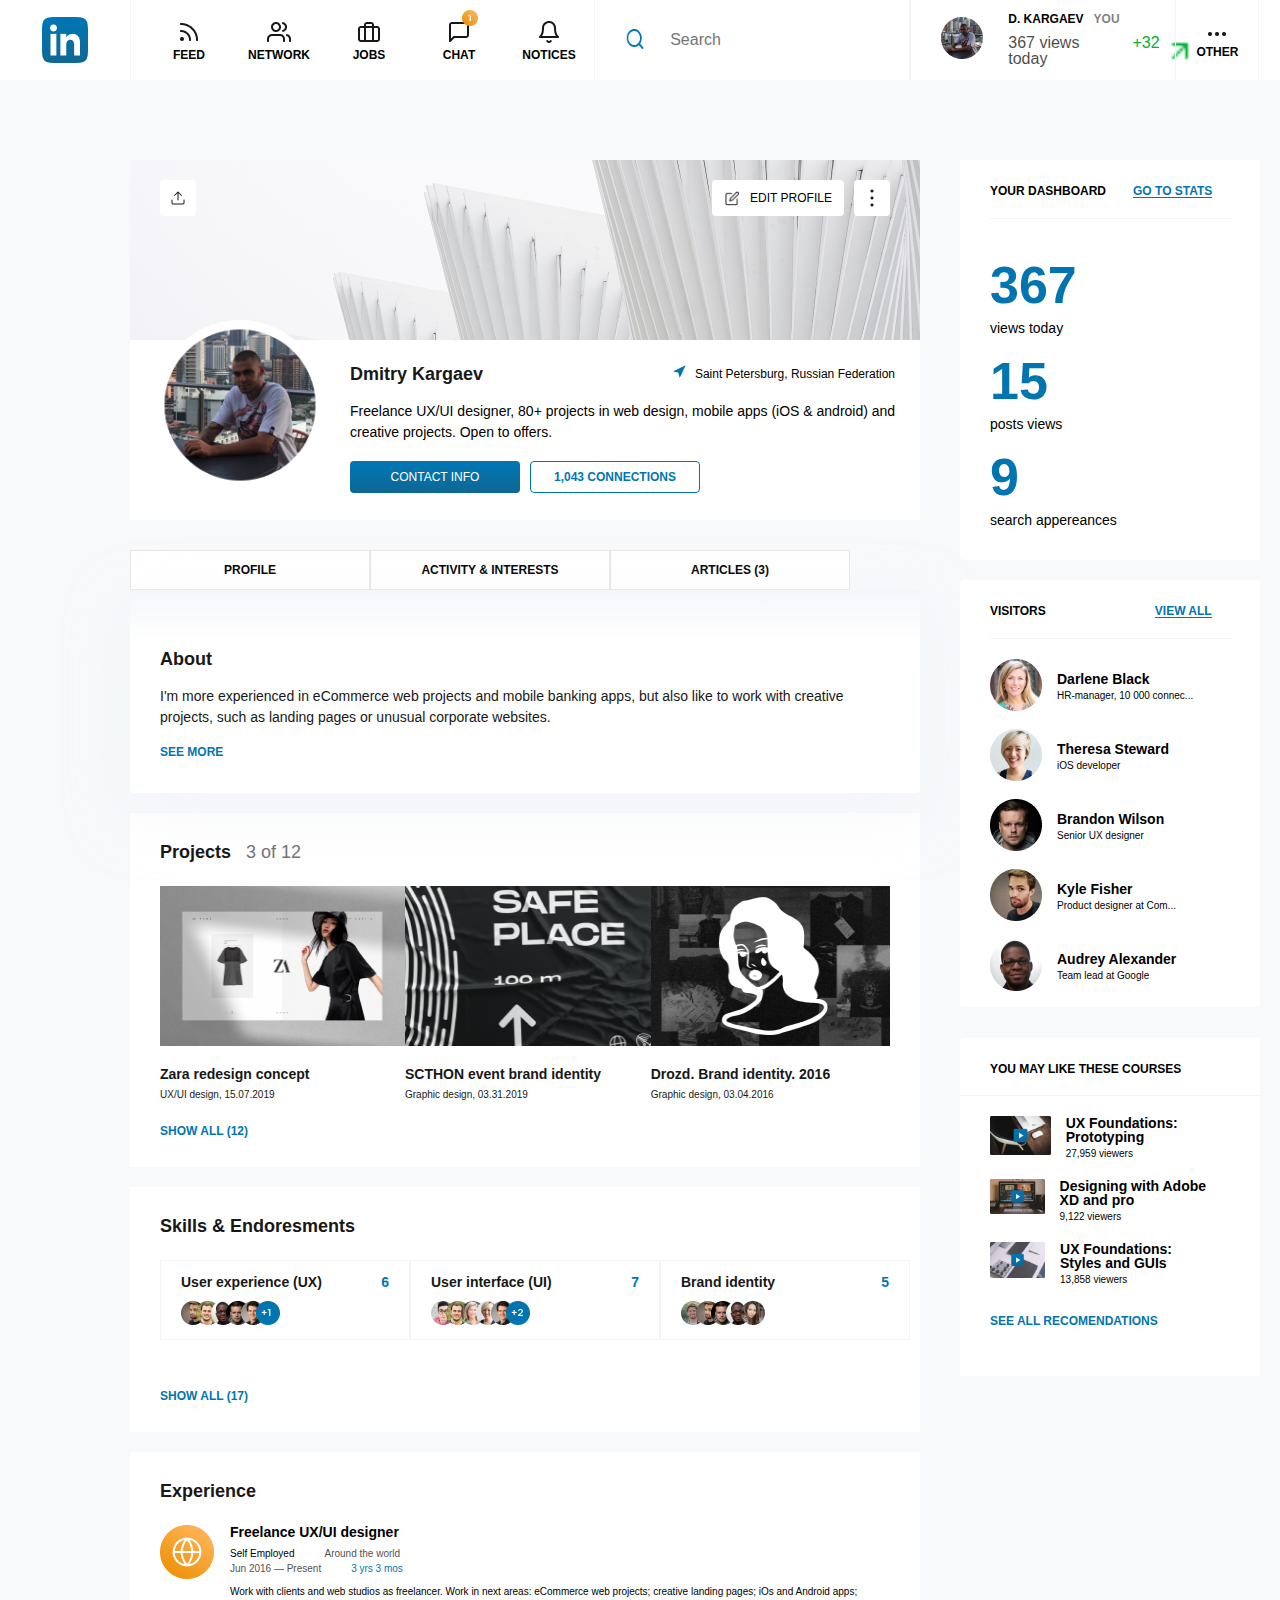
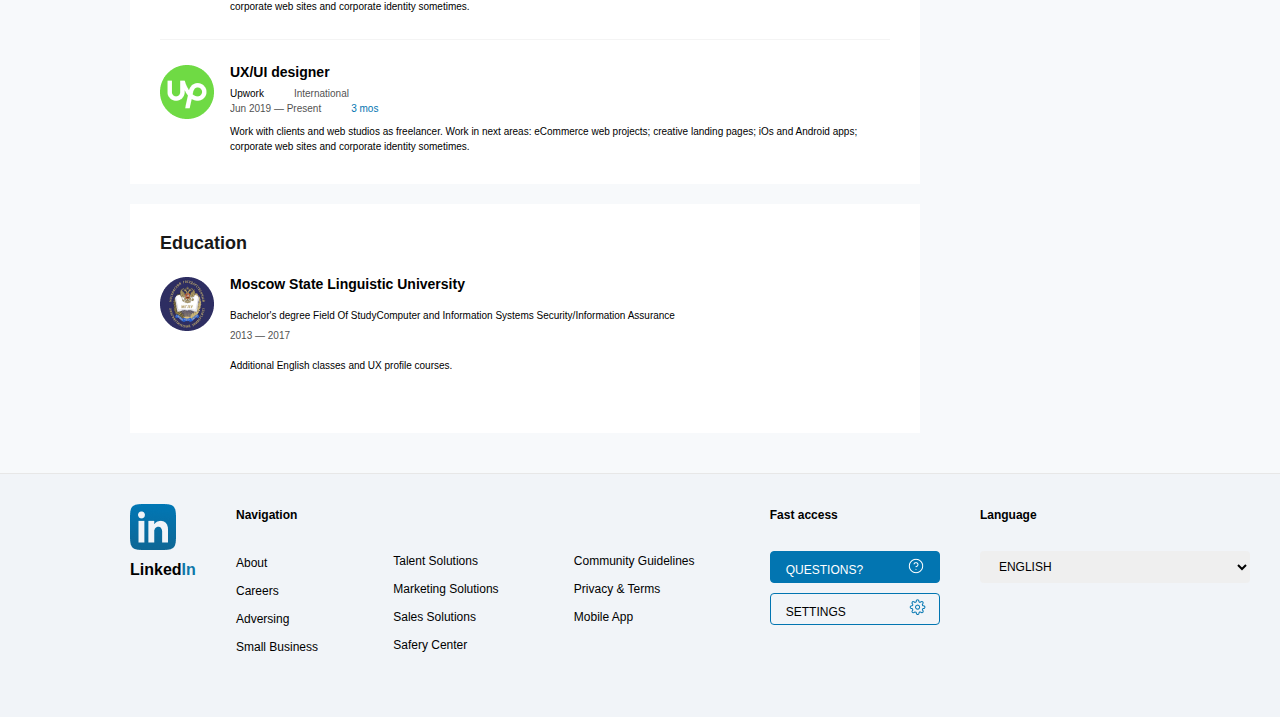
==== commit a81fd723: "ajustes pagina 1 responsividade" ====
--- a/page1/index.html
+++ b/page1/index.html
@@ -26,7 +26,7 @@
                 <ul class="nav-bar">
                     <li class="menu-icone">
                         <img class="icone" src="./img/img-header/menu-feed.png" alt="">
-                        <a href="#">FEED</a>
+                        <a href="../page2/index.html">FEED</a>
                     </li>
                     <li class="menu-icone">
                         <img class="icone" src="./img/img-header/menu-users.png" alt="">
--- a/page1/css/pattern.css
+++ b/page1/css/pattern.css
@@ -7,7 +7,7 @@
   --font-size-texto: 10px;
 }
 .container {
-  max-width: 1440px;
+  max-width: 100%;
   margin: 0px 40px 40px 130px;
 }
 body {
--- a/page1/css/styles.css
+++ b/page1/css/styles.css
@@ -177,7 +177,7 @@
   background-color: #fff;
   display: grid;
   grid-template-rows: 180px 180px;
-  max-width: 850px;
+  max-width: 100%;
 }
 .perfil-capa {
   background-image: url("../img/home-capa/capa.png");
@@ -188,10 +188,12 @@
   display: flex;
   justify-content: space-between;
   margin: 20px 30px 0px 30px;
+  max-width: 100%;
 }
 .background-upload {
   width: 36px;
   height: 36px;
+  max-width: 100%;
   display: flex;
   align-items: center;
   justify-content: center;
@@ -241,9 +243,11 @@
   display: grid;
   grid-template-columns: 170px auto;
   padding-left: 25px;
+  max-width: 100%;
 }
 .foto-perfil {
   margin-top: -20px;
+  max-width: 100%;
 }
 .dados-perfil {
   display: flex;
@@ -251,6 +255,7 @@
   row-gap: 15px;
   margin-left: 25px;
   margin-top: 25px;
+  max-width: 100%;
 }
 .nome-localizacao {
   display: flex;
@@ -298,11 +303,12 @@
 .informacoes {
   margin-top: 20px;
   display: grid;
-  max-width: 850px;
+  max-width: 100%;
   grid-template-rows: auto auto;
 }
 .informacoes-botoes {
   height: 50px;
+  max-width: 100%;
   display: flex;
   justify-content: start;
   align-items: flex-end;
@@ -315,13 +321,15 @@
   height: 40px;
   border: 1px solid #e7e7e7;
 }
-.informacoes-botoes .botao-ativo {
+
+.botao-ativo:hover {
   background: linear-gradient(180deg, #0077b5 0%, #0e6795 100%);
   color: #fff;
   width: 240px;
   height: 50px;
   border: 1px solid #0077b5;
 }
+
 .informacoes-vazio {
   background: linear-gradient(
     180deg,
@@ -357,7 +365,7 @@
   display: grid;
   grid-template-rows: auto auto auto;
   padding: 30px;
-  max-width: 850px;
+  max-width: 100%;
   margin-top: 20px;
   background-color: #fff;
 }
@@ -406,7 +414,7 @@
   display: grid;
   grid-template-rows: auto auto auto;
   padding: 30px;
-  max-width: 850px;
+  max-width: 100%;
   margin-top: 20px;
   background-color: #fff;
   row-gap: 25px;
@@ -414,10 +422,12 @@
 .conteudo-galeria-skills {
   display: flex;
   justify-content: space-between;
+  max-width: 100%;
 }
 .galeria-skills {
   width: 250px;
   height: 80px;
+  max-width: 100%;
   display: grid;
   grid-template-rows: auto auto;
   padding: 14px 20px 0px 20px;
@@ -425,6 +435,7 @@
 }
 .texto-galeria-skills {
   display: flex;
+  flex-wrap: wrap;
   justify-content: space-between;
 }
 .texto-galeria-skills h4 {
@@ -831,7 +842,9 @@
 /* --- Colunas do Site --- */
 
 .pagina-colunas {
-  display: flex;
+  display: grid;
+  grid-template-columns: 75% 25%;
+  max-width: 100%;
   background-color: #f7f9fb;
   padding-top: 40px;
-}
+}--- a/page1/css/mediaquery.css
+++ b/page1/css/mediaquery.css
@@ -5,5 +5,124 @@
 
     .menu-hamburguer {
         display: block;
+        margin-left: 10px;
     }
-}+
+    .pagina-colunas {
+        display: flex;
+        flex-direction: column;
+        align-items: center;
+    }
+
+    .menu-navigation, .menu-footer {
+        display: none;
+    }
+
+    .coluna-lateral {
+        display: grid;
+        grid-template-columns: auto auto;
+        column-gap: 20px;
+    }
+
+    .visitors-container {
+        margin-top: 40px;
+    }
+
+    .dashboard-container {
+        height: 427px;
+    }
+}
+
+@media (max-width: 768px) {
+    .dados-user,
+    .input,
+    .editar-profile, 
+    .editar-profile-opcoes, 
+    .titulo-cidade {
+        display: none;
+    }
+
+    .user {
+        display: flex;
+        align-items: flex-end;
+        justify-content: end;
+    }
+
+    .container {
+        margin: 0 auto;
+        max-width: 85%;
+    }
+
+    .background-main {
+        margin: 0;
+        padding: 0;
+    }
+
+    .projeto-galeria {
+        display: grid;
+        grid-template-columns: auto auto;
+    }
+
+    .conteudo-galeria-skills {
+        display: flex;
+        flex-direction: column;
+        align-items: center;
+    }
+
+    .informacoes-botoes button {
+        width: 100%;
+    }
+
+
+}
+
+@media (max-width: 576px) {
+    .other-imagem, 
+    .vazio, 
+    .menu-language, 
+    .icones-capa {
+        display: none;
+    }
+
+    .pagina-colunas, .background-main {
+        margin: 0;
+        padding: 0;
+    }
+
+    .perfil {
+        display: grid;
+        grid-template-columns: auto;
+        max-width: 100%;
+    }
+
+    .dados-perfil {
+        align-items: center;
+        justify-content: center;
+    }
+
+    .informacoes-perfil {
+        display: flex;
+        flex-direction: column;
+        justify-content: center;
+        align-items: center;
+        margin-bottom: 200px;
+    }
+
+    .coluna-lateral {
+        display: grid;
+        grid-template-columns: auto;
+        column-gap: 20px;
+    }
+
+    .projeto-galeria {
+        display: grid;
+        grid-template-columns: auto;
+        row-gap: 20px;
+        align-items: center;
+        justify-content: center;
+    }
+
+    .texto-profissional {
+        text-align: center;
+    }
+}
